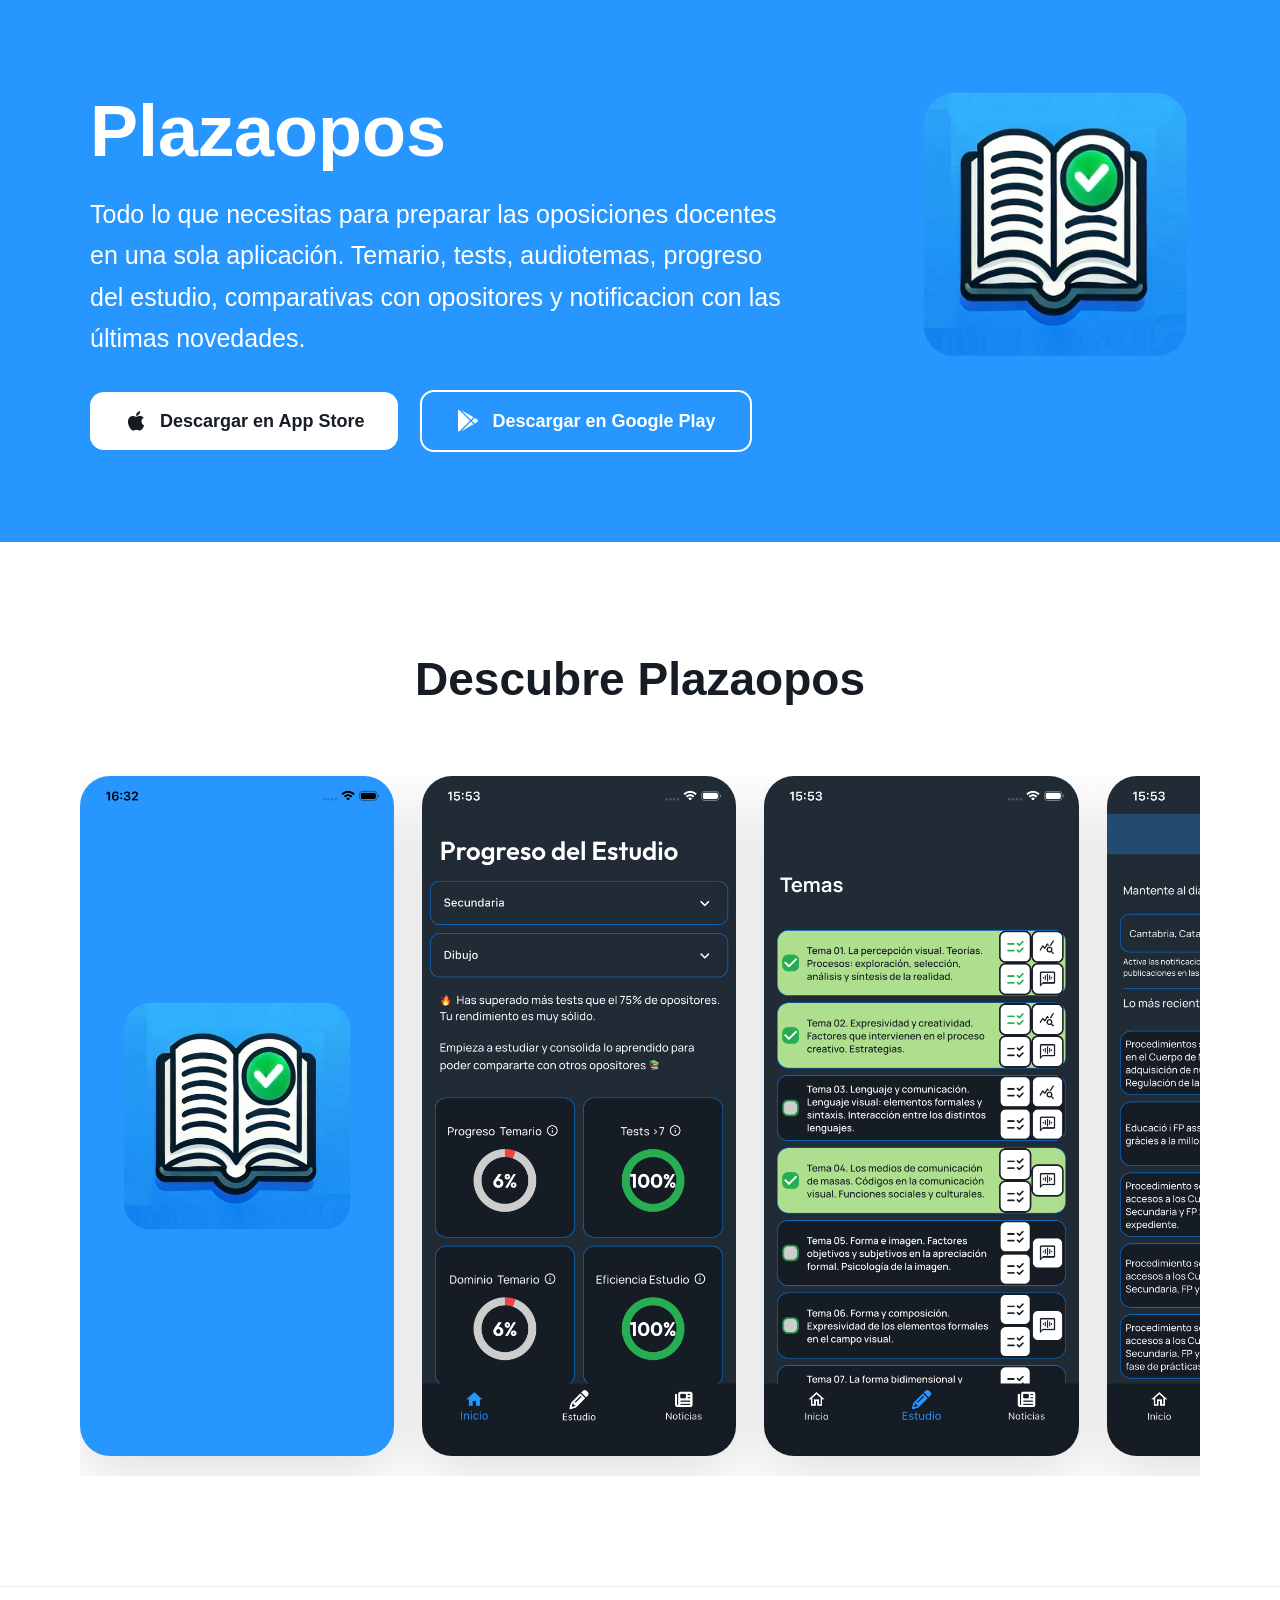
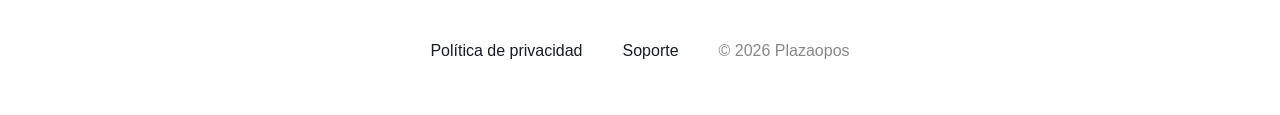
==== index.html @ ee61c09a "Update index.html" ====
<!DOCTYPE html>
<html lang="es">


    
<head>

<meta charset="UTF-8">
<meta name="viewport" content="width=device-width, initial-scale=1">

<meta name="theme-color" content="#2797FF">

<title>Plazaopos</title>

<meta name="description"
content="Plazaopos es la aplicación para preparar oposiciones docentes con temario, tests, audiotemas, seguimiento del progreso y avisos de las últimas novedades.">

<link rel="stylesheet"
href="https://cdnjs.cloudflare.com/ajax/libs/font-awesome/6.7.2/css/all.min.css">

<link rel="stylesheet" href="style.css">


<meta property="og:title" content="Plazaopos">

<meta property="og:description"
content="Todo lo que necesitas para preparar las oposiciones docentes. Temario, tests, audiotemas, seguimiento del progreso y avisos de las últimas novedades para que no te pierdas nada.">

<meta property="og:site_name" content="Plazaopos">

<meta property="og:image:alt"
content="Plazaopos - Preparación de oposiciones docentes">

<meta property="og:image"
content="https://plazaopos.es/assets/share.png">

<meta property="og:image:type" content="image/png">
<meta property="og:image:width" content="1200">
<meta property="og:image:height" content="630">

<meta property="og:url"
content="https://plazaopos.es">

<meta property="og:type"
content="website">

<meta property="og:locale"
content="es_ES">

<meta name="twitter:card"
content="summary_large_image">
<meta name="twitter:site" content="@Plazaopos">

<meta name="twitter:title"
content="Plazaopos">

<meta name="twitter:description"
content="Todo lo que necesitas para preparar las oposiciones docentes.">

<meta name="twitter:image"
content="https://plazaopos.es/assets/share.png">

<link rel="icon"
href="/assets/favicon_32px.png"
type="image/png">

</head>

<body>

<section class="hero">

    <div class="hero-content">

        <div class="hero-left">

            <div class="hero-top">

    <div class="hero-text">

        <h1>Plazaopos</h1>

        <p class="subtitle">

            Todo lo que necesitas para preparar las oposiciones docentes en una sola aplicación.
            Temario, tests, audiotemas, progreso del estudio, comparativas con opositores y notificacion con las últimas novedades.

        </p>

    </div>

    <img src="assets/logo_splash_350px.png"
         class="logo-splash"
         alt="Plazaopos">

</div>



            

            <div class="buttons">

    <a href="#" class="apple">

        <i class="fa-brands fa-apple"></i>

        <span>Descargar en App Store</span>

    </a>

    <a href="#" class="google">

        <i class="fa-brands fa-google-play"></i>

        <span>Descargar en Google Play</span>

    </a>

</div>




            

        </div>

    </div>

</section>






  

<section class="screens">

<h2>Descubre Plazaopos</h2>

<div class="gallery">

<img src="assets/iphone.png" alt="Plazaopos">
<img src="assets/captura1.png" alt="Captura 1">
<img src="assets/captura2.png" alt="Captura 2">
<img src="assets/captura3.png" alt="Captura 3">
<img src="assets/captura4.png" alt="Captura 4">
<img src="assets/captura5.png" alt="Captura 5">

</div>

</section>

<footer>

<a href="privacy.html">Política de privacidad</a>

<a href="support.html">Soporte</a>

<p>© 2026 Plazaopos</p>

</footer>

</body>
</html>
---- style.css ----
*{
margin:0;
padding:0;
box-sizing:border-box;
font-family:-apple-system,BlinkMacSystemFont,"Segoe UI",sans-serif;
}

body{

background:#fff;
color:#161c24;

}

/* ===================================== */
/* HERO */
/* ===================================== */

.hero{

background:#2797ff;
width:100%;

}

.hero-content{

max-width:1550px;
margin:auto;
padding:90px 90px;

}

.hero-left{

width:100%;

}

h1{

font-size:72px;
font-weight:700;
color:#fff;
margin-bottom:22px;

}

.hero-top{

display:flex;

justify-content:space-between;

align-items:flex-start;

gap:120px;

margin-bottom:30px;

}

.hero-text{

flex:1;

max-width:1180px;

}

.subtitle{

flex:1;
max-width:1180px;

font-size:25px;
line-height:1.65;

color:#fff;

}

.logo-splash{

height:270px;

width:auto;

flex-shrink:0;

margin-left:auto;

}

/* ===================================== */
/* BOTONES */
/* ===================================== */

.buttons{

display:flex;

align-items:center;

gap:22px;

flex-wrap:nowrap;

}

.apple,
.google{

display:flex;

align-items:center;

justify-content:center;

gap:12px;

padding:18px 34px;

border-radius:14px;

font-size:18px;

font-weight:600;

text-decoration:none;

transition:.25s;

white-space:nowrap;

}

.apple{

background:white;

color:#161c24;

}

.google{

border:2px solid white;

color:white;

}

.apple:hover,
.google:hover{

transform:translateY(-3px);

box-shadow:0 12px 30px rgba(0,0,0,.18);

}

.apple i,
.google i{

font-size:22px;

width:24px;

text-align:center;

flex-shrink:0;

}

.apple .icon{

fill:#161c24;

}

.google .icon{

fill:white;

}

/* ===================================== */
/* CAPTURAS */
/* ===================================== */

.screens{

padding:110px 80px;

background:#fff;

}

.screens h2{

text-align:center;

font-size:46px;

font-weight:700;

color:#161c24;

margin-bottom:70px;

}

.gallery{

display:flex;

gap:28px;

overflow-x:auto;

padding-bottom:20px;

scroll-behavior:smooth;

}

.gallery::-webkit-scrollbar{

height:8px;

}

.gallery::-webkit-scrollbar-thumb{

background:#d8d8d8;

border-radius:20px;

}

.gallery img{

height:680px;

border-radius:30px;

box-shadow:0 20px 55px rgba(0,0,0,.12);

transition:.25s;

flex-shrink:0;

}

.gallery img:hover{

transform:translateY(-6px);

box-shadow:0 28px 65px rgba(0,0,0,.18);

}

/* ===================================== */
/* FOOTER */
/* ===================================== */

footer{

padding:55px;

display:flex;

justify-content:center;

align-items:center;

gap:40px;

border-top:1px solid #ececec;

background:white;

}

footer a{

color:#161c24;

text-decoration:none;

font-weight:500;

transition:.2s;

}

footer a:hover{

color:#2797ff;

}

footer p{

color:#888;

}

/* ===================================== */
/* PRIVACIDAD Y SOPORTE */
/* ===================================== */

.page{

max-width:900px;

margin:0 auto;

padding:70px 40px 100px;

color:#161c24;

line-height:1.8;

font-size:18px;

}

.page h1{

font-size:54px;

color:#161c24;

margin-bottom:10px;

}

.page .fecha{

font-size:16px;

color:#777;

margin-bottom:50px;

}

.page h2{

margin-top:45px;

margin-bottom:15px;

font-size:30px;

color:#2797ff;

}

.page p{

margin-bottom:18px;

}

.page ul{

margin:15px 0 25px 30px;

}

.page li{

margin-bottom:10px;

}

.page a{

color:#2797ff;

font-weight:600;

text-decoration:none;

}

.page a:hover{

text-decoration:underline;

}

.page .volver{

display:inline-block;

margin-top:40px;

}


/* ===================================== */
/* RESPONSIVE */
/* ===================================== */

@media (max-width:900px){

.hero-content{

padding:60px 25px;

}

h1{

font-size:44px;



margin-bottom:25px;

}

.hero-top{

display:flex;

flex-direction:column;

align-items:center;

text-align:center;

gap:35px;

margin-bottom:40px;

}

.subtitle{

max-width:100%;

font-size:20px;

line-height:1.55;

}

.logo-splash{

height:190px;

margin:0;

}

.buttons{

flex-direction:column;

align-items:center;

gap:18px;

}

.apple,
.google{

width:100%;

max-width:330px;

padding:18px 24px;

font-size:17px;

}

.screens{

padding:70px 20px;

}

.screens h2{

font-size:34px;

margin-bottom:40px;

}

.gallery{

gap:18px;

}

.gallery img{

width:240px;

height:auto;

}

footer{

flex-direction:column;

gap:18px;

padding:40px 20px;

text-align:center;

}

.page{

padding:50px 25px 80px;

font-size:17px;

}

.page h1{

font-size:40px;

}

.page h2{

font-size:28px;

}

}
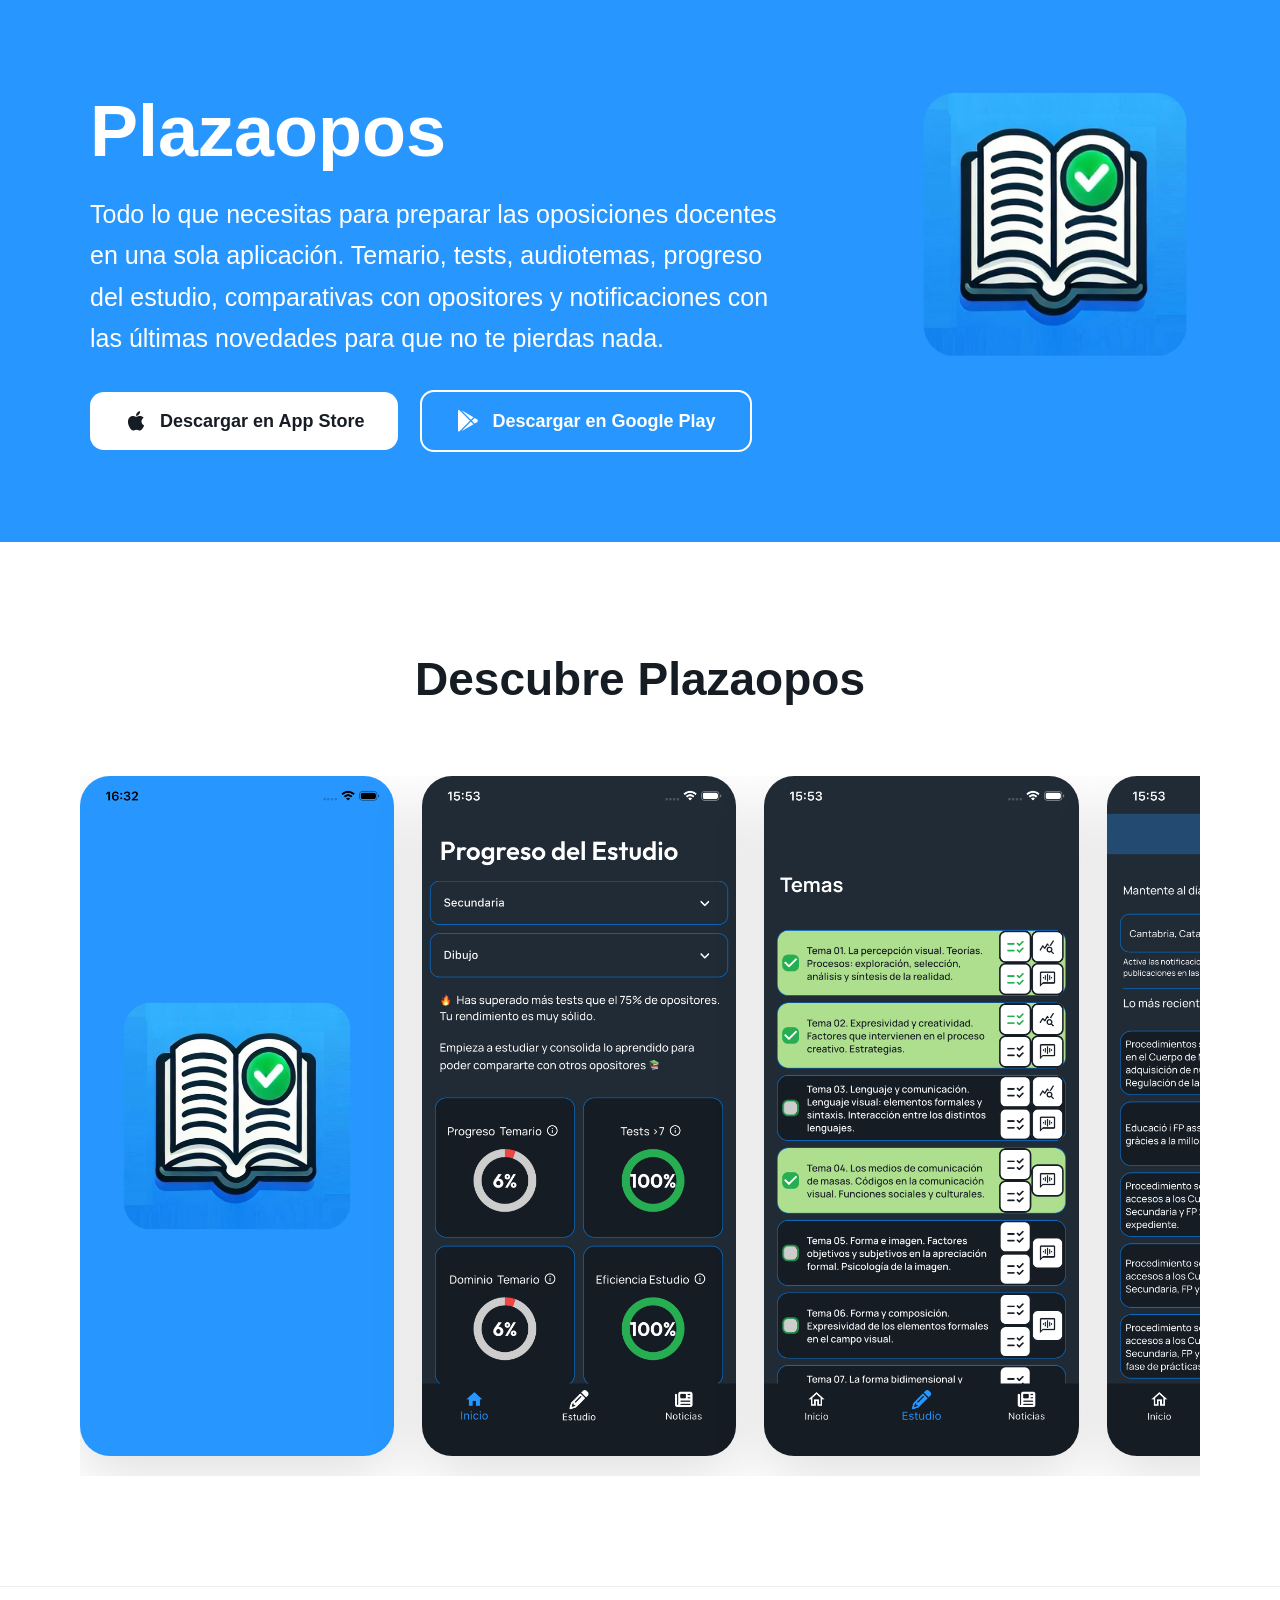
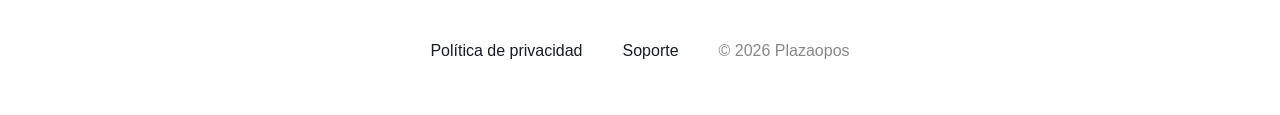
==== commit 653cb887: "Update index.html" ====
--- a/index.html
+++ b/index.html
@@ -13,7 +13,7 @@
 <title>Plazaopos</title>
 
 <meta name="description"
-content="Plazaopos es la aplicación para preparar oposiciones docentes con temario, tests, audiotemas, seguimiento del progreso y avisos de las últimas novedades.">
+content="Plazaopos es la aplicación para preparar oposiciones docentes con temario, tests, audiotemas, seguimiento del progreso y avisos de las últimas novedades para que no te pierdas nada.">
 
 <link rel="stylesheet"
 href="https://cdnjs.cloudflare.com/ajax/libs/font-awesome/6.7.2/css/all.min.css">
@@ -83,7 +83,7 @@
         <p class="subtitle">
 
             Todo lo que necesitas para preparar las oposiciones docentes en una sola aplicación.
-            Temario, tests, audiotemas, progreso del estudio, comparativas con opositores y notificacion con las últimas novedades.
+            Temario, tests, audiotemas, progreso del estudio, comparativas con opositores y notificaciones con las últimas novedades para que no te pierdas nada.
 
         </p>
 
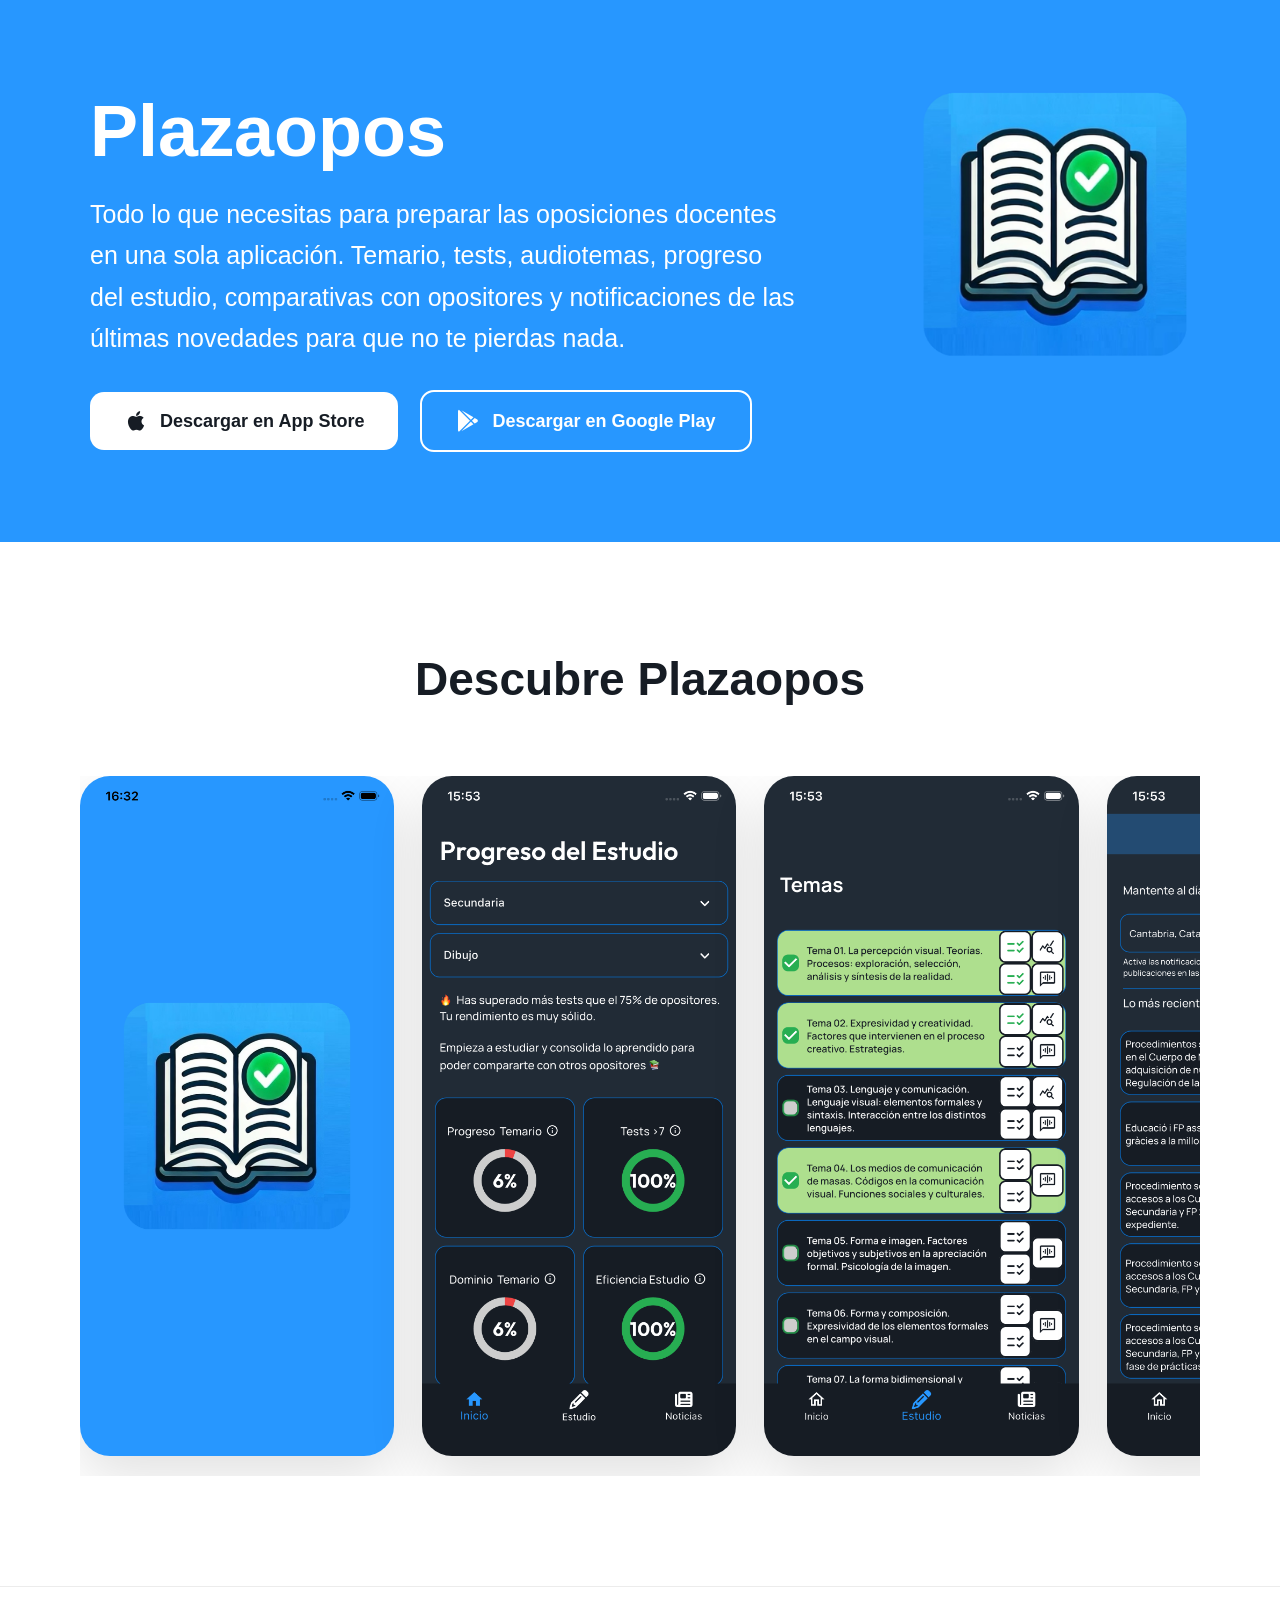
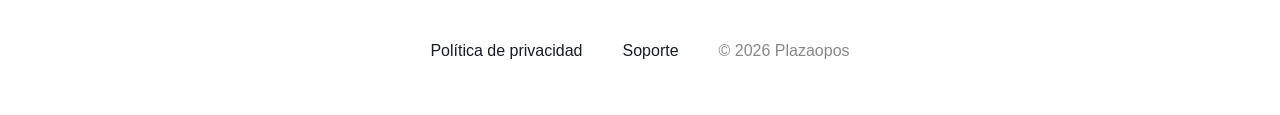
==== commit 25edd749: "Update index.html" ====
--- a/index.html
+++ b/index.html
@@ -83,7 +83,7 @@
         <p class="subtitle">
 
             Todo lo que necesitas para preparar las oposiciones docentes en una sola aplicación.
-            Temario, tests, audiotemas, progreso del estudio, comparativas con opositores y notificaciones con las últimas novedades para que no te pierdas nada.
+            Temario, tests, audiotemas, progreso del estudio, comparativas con opositores y notificaciones de las últimas novedades para que no te pierdas nada.
 
         </p>
 
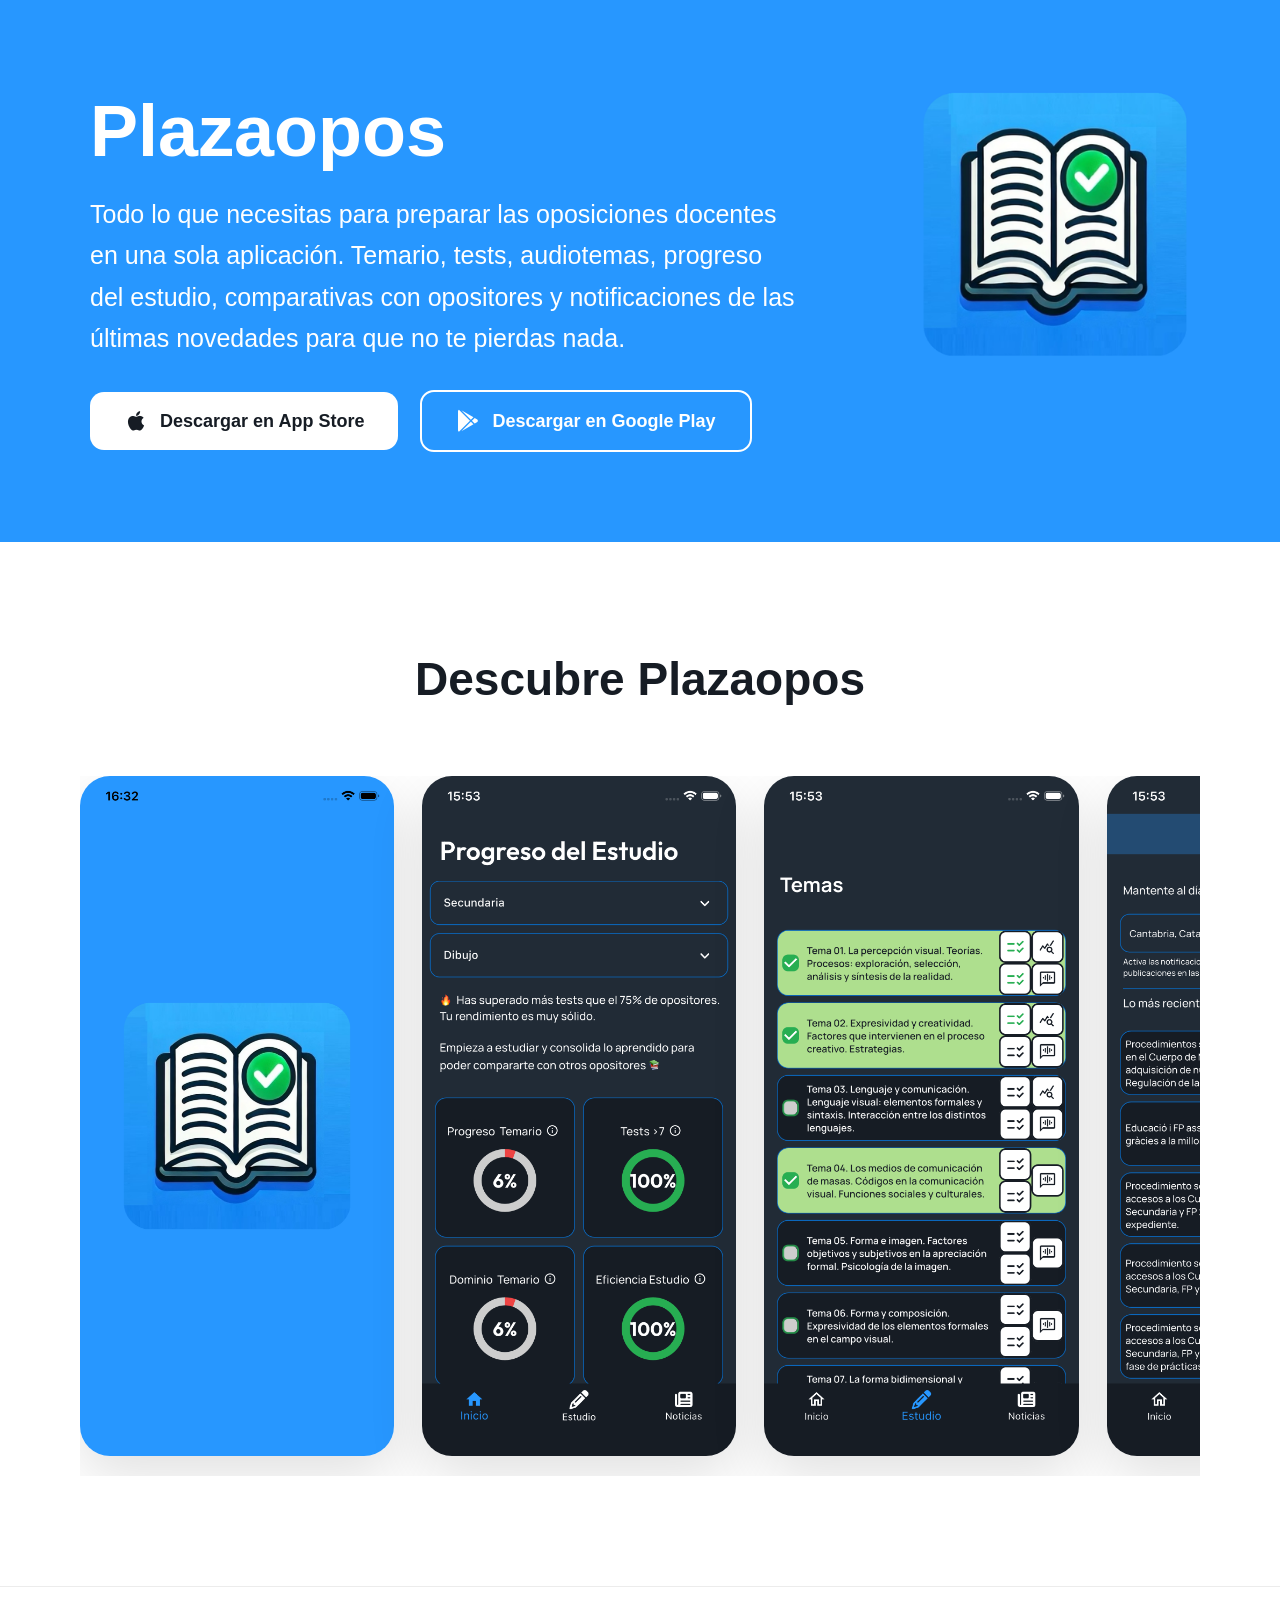
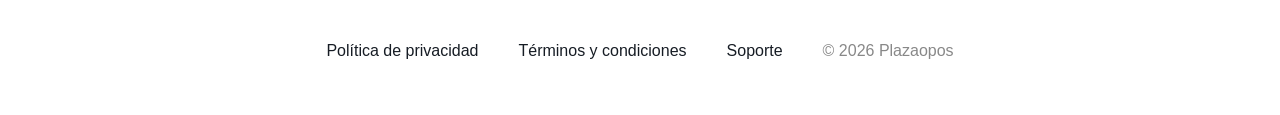
==== commit adb03761: "Update index.html" ====
--- a/index.html
+++ b/index.html
@@ -158,6 +158,8 @@
 
 <a href="privacy.html">Política de privacidad</a>
 
+<a href="terms_conditions.html">Términos y condiciones</a>
+
 <a href="support.html">Soporte</a>
 
 <p>© 2026 Plazaopos</p>
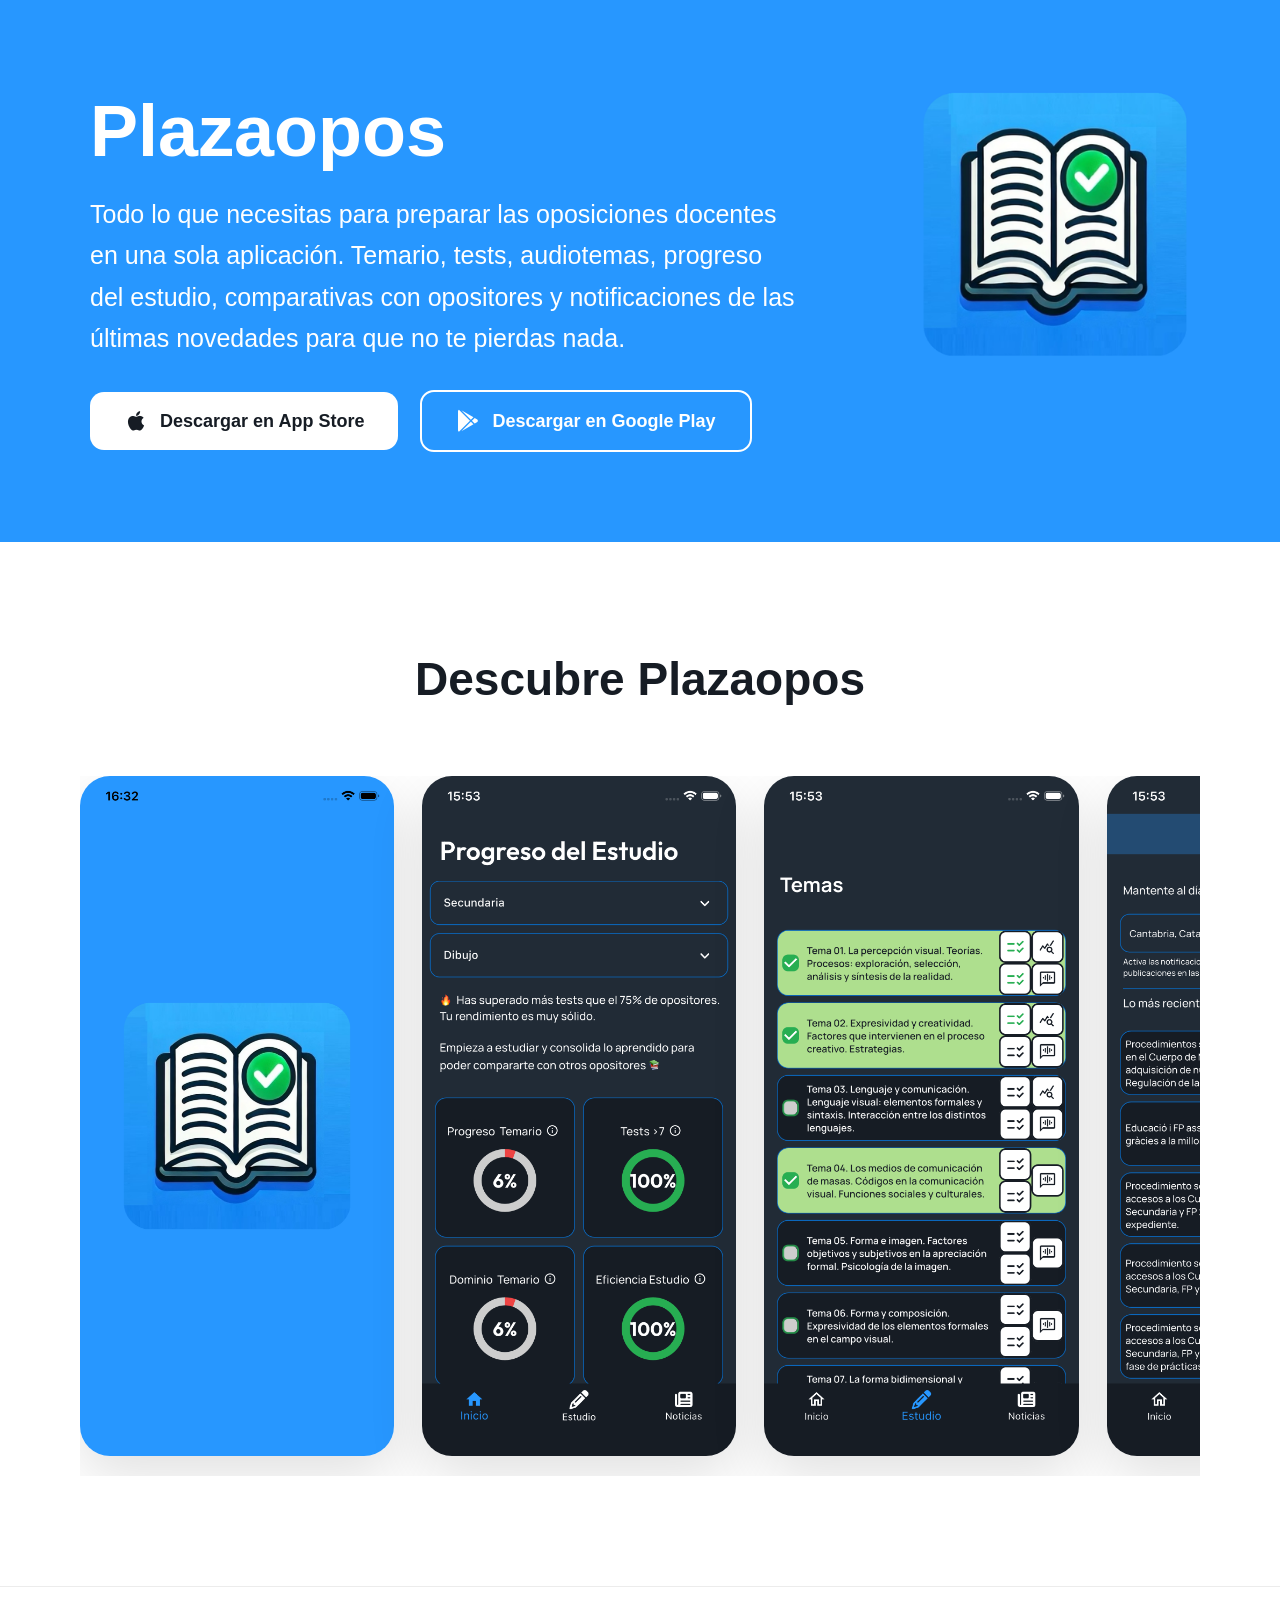
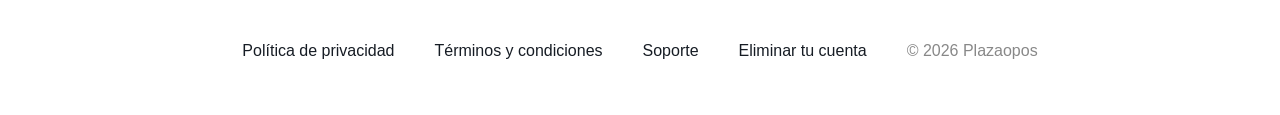
==== commit 211c976e: "Update index.html" ====
--- a/index.html
+++ b/index.html
@@ -162,6 +162,8 @@
 
 <a href="support.html">Soporte</a>
 
+<a href="eliminar-cuenta.html">Eliminar tu cuenta</a>
+
 <p>© 2026 Plazaopos</p>
 
 </footer>
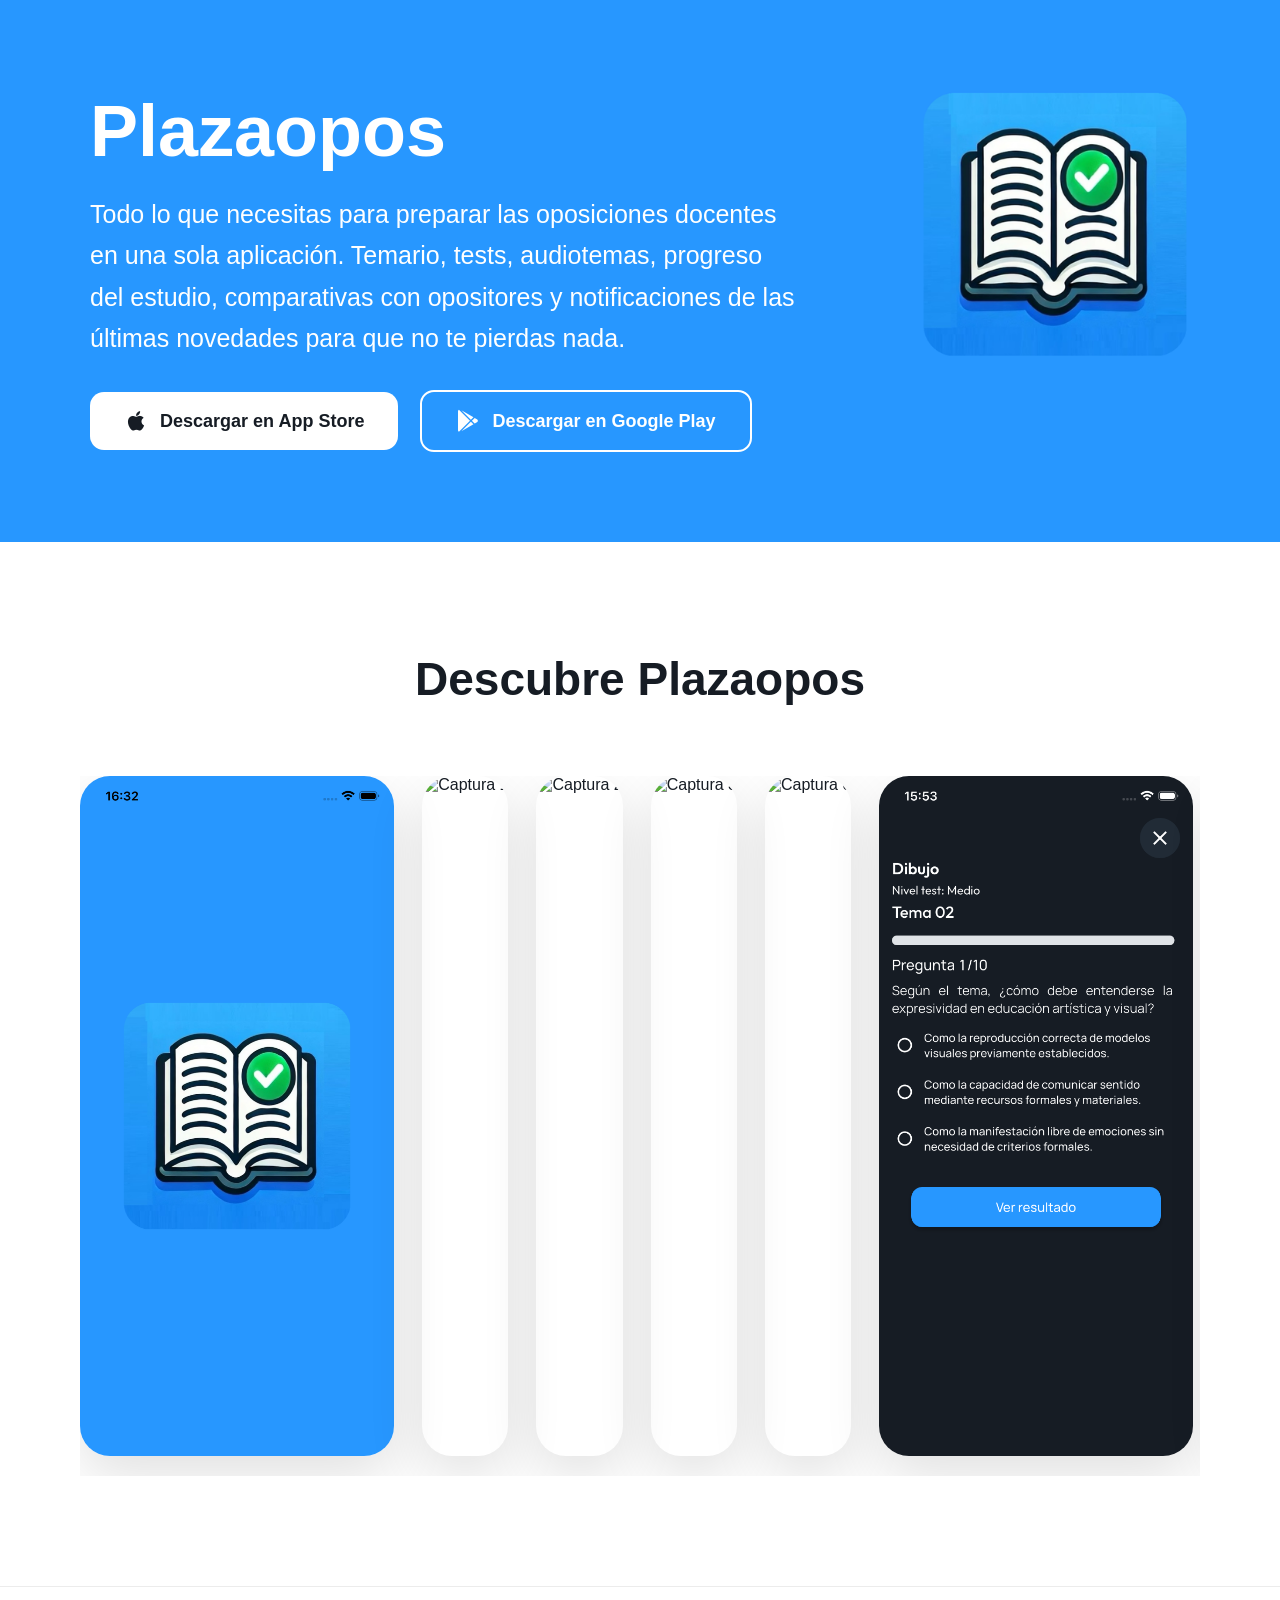
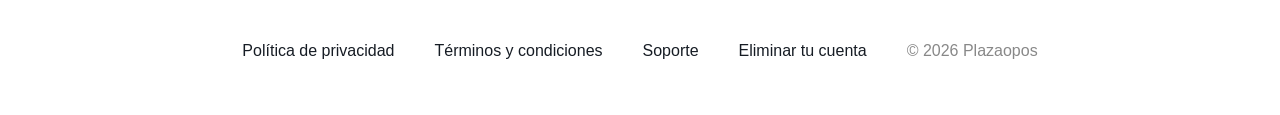
==== commit e3f73791: "Update index.html" ====
--- a/index.html
+++ b/index.html
@@ -147,8 +147,11 @@
 <img src="assets/captura1.png" alt="Captura 1">
 <img src="assets/captura2.png" alt="Captura 2">
 <img src="assets/captura3.png" alt="Captura 3">
+<img src="assets/captura6.png" alt="Captura 6">
 <img src="assets/captura4.png" alt="Captura 4">
 <img src="assets/captura5.png" alt="Captura 5">
+<img src="assets/captura7.png" alt="Captura 7">
+<img src="assets/captura8.png" alt="Captura 8">
 
 </div>
 
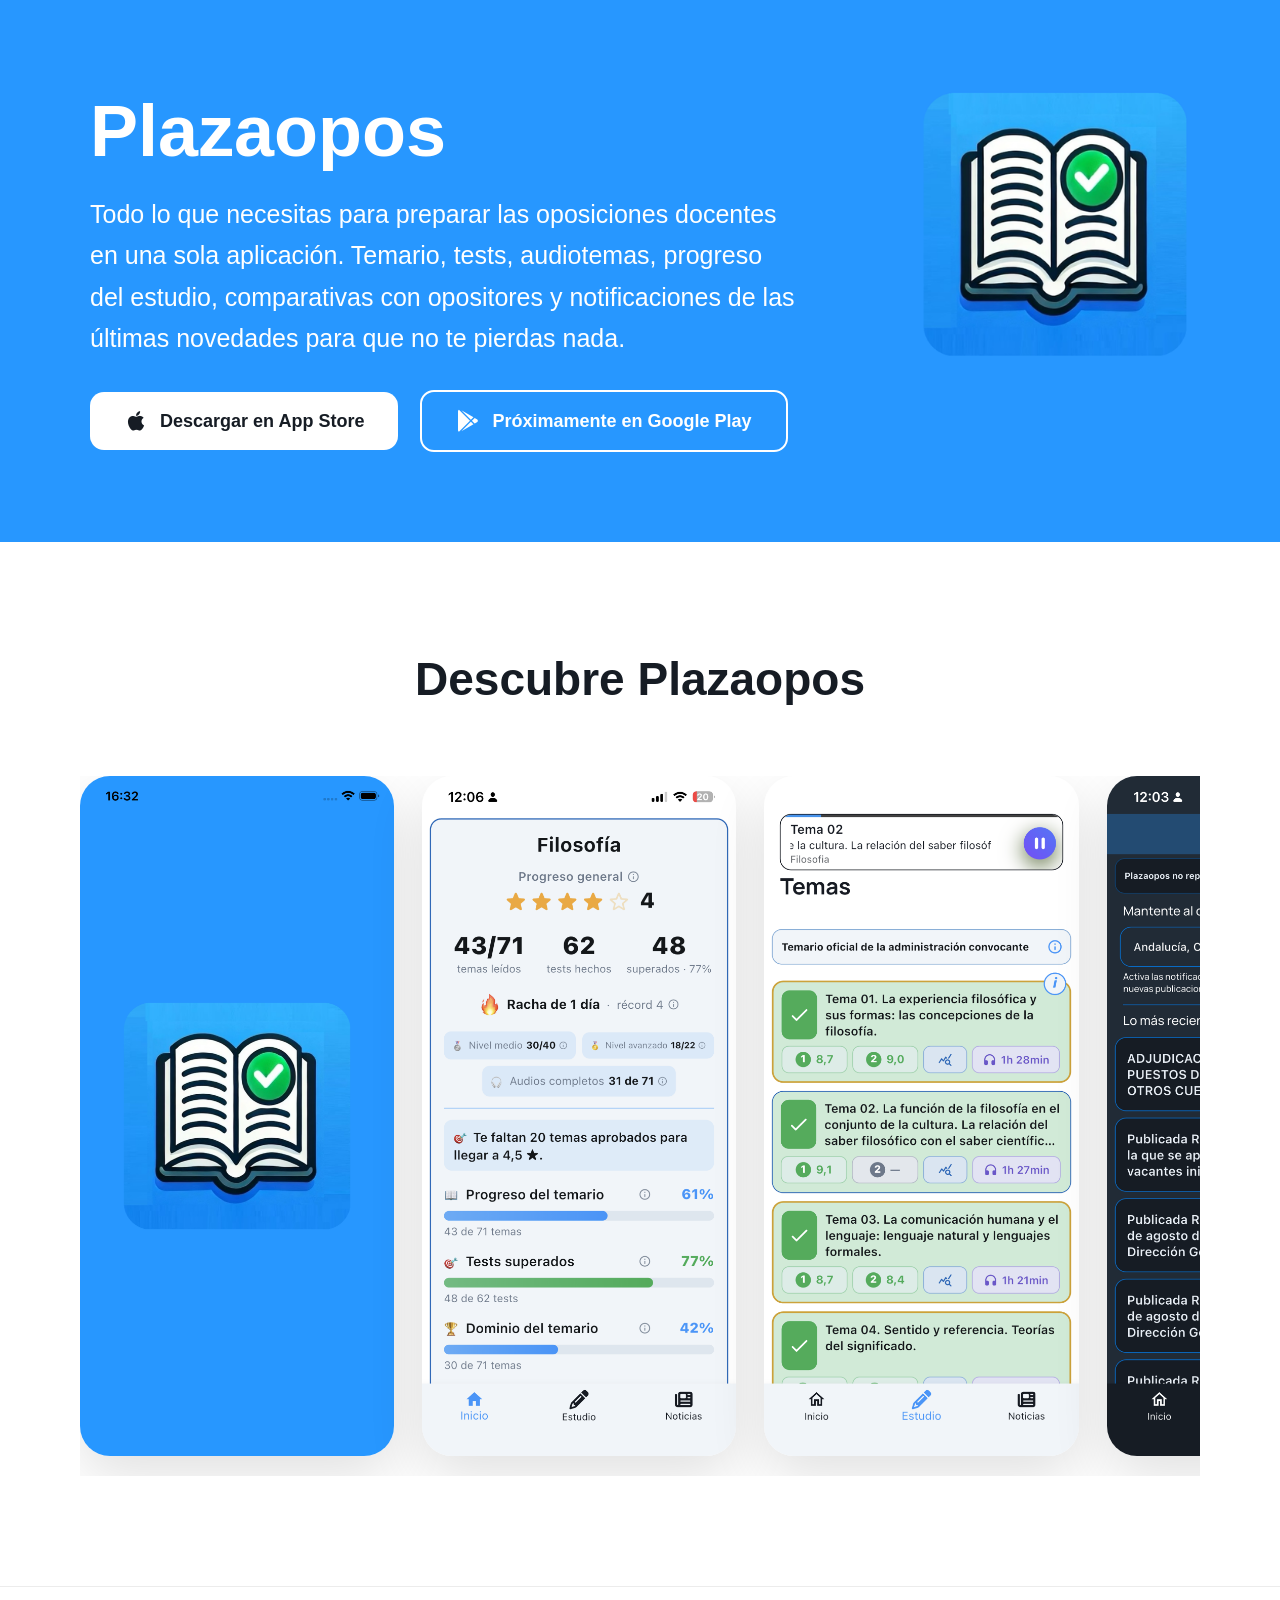
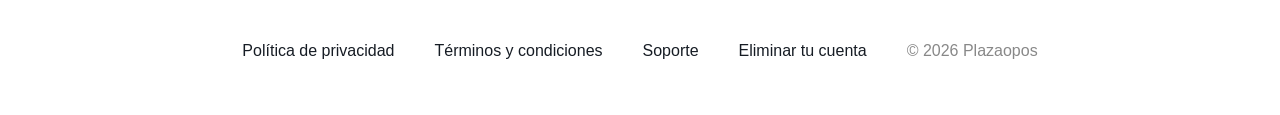
==== commit 5f1d3a86: "Update index.html" ====
--- a/index.html
+++ b/index.html
@@ -97,11 +97,12 @@
 
 
 
-            
-
             <div class="buttons">
 
-    <a href="#" class="apple">
+    <a href="https://apps.apple.com/es/app/plazaopos/id6802785630"
+       class="apple"
+       target="_blank"
+       rel="noopener">
 
         <i class="fa-brands fa-apple"></i>
 
@@ -109,11 +110,11 @@
 
     </a>
 
-    <a href="#" class="google">
+        <a href="#" class="google disabled" aria-disabled="true">
 
         <i class="fa-brands fa-google-play"></i>
 
-        <span>Descargar en Google Play</span>
+        <span>Próximamente en Google Play</span>
 
     </a>
 
